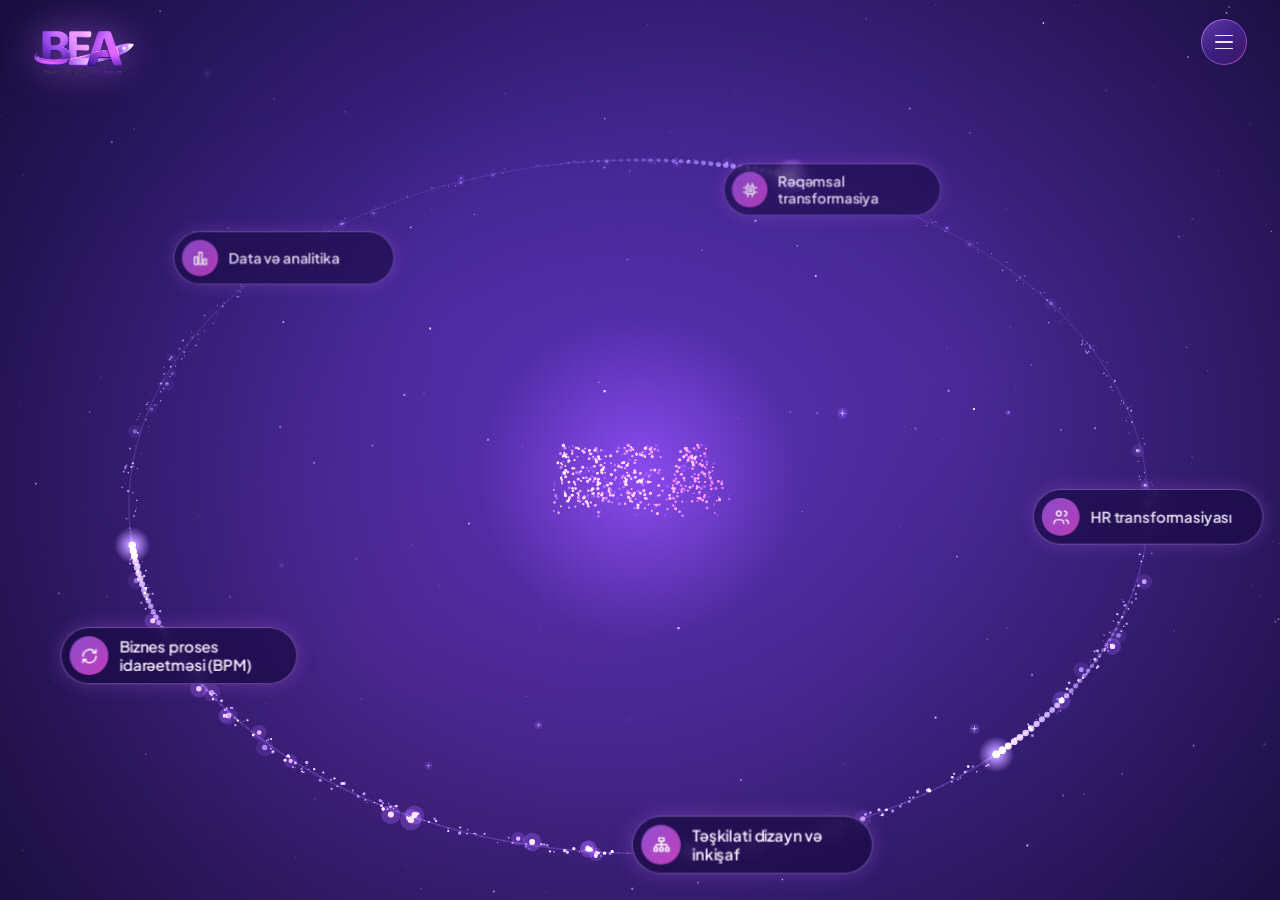
==== index.html @ d274521b "Main version: cosmic orbit with single star-dust ring, comets, particle BEA centre, uniform capsules" ====
<!doctype html>
<html lang="az">
<head>
<meta charset="utf-8">
<meta name="viewport" content="width=device-width, initial-scale=1, viewport-fit=cover">
<title>Business Engineers Azerbaijan | Konsaltinq</title>
<meta name="description" content="Business Engineers Azerbaijan: HR transformasiyası, təşkilati dizayn və inkişaf, biznes proses idarəetməsi (BPM), data və analitika, rəqəmsal transformasiya üzrə konsaltinq.">
<meta name="theme-color" content="#1A0D47">
<link rel="icon" href="assets/bea-logo.png">
<link rel="preconnect" href="https://fonts.googleapis.com">
<link rel="preconnect" href="https://fonts.gstatic.com" crossorigin>
<link rel="stylesheet" href="https://fonts.googleapis.com/css2?family=Plus+Jakarta+Sans:wght@500;600;700&family=Inter:wght@400;500&display=swap">
<link rel="stylesheet" href="styles.css?v=14one">
</head>
<body>
<a class="skip" href="#labels">Xidmətlərə keç</a>

<header class="top">
  <button id="menu" class="burger" type="button" aria-label="Menyunu aç" aria-expanded="false" aria-controls="scene-nav">
    <span></span><span></span><span></span>
  </button>
  <a class="brand" href="./" aria-label="Business Engineers Azerbaijan, ana səhifə"><img src="assets/bea-logo.png" alt="Business Engineers Azerbaijan"></a>
</header>

<main>
  <section id="scene-orbit" class="scene on" aria-label="Xidmət orbiti">
    <div class="bg" aria-hidden="true"></div>
    <canvas id="orbitCv" aria-hidden="true"></canvas>
    <div class="grain" aria-hidden="true"></div>
    <h1 class="sr-only">Business Engineers Azerbaijan: konsaltinq xidmətləri</h1>
    <div id="labels" role="group" aria-label="Beş xidmət istiqaməti orbitdə fırlanır. Birini seçin."></div>
    <button id="core" class="core ring" type="button" aria-label="BEA-nı kəşf et">
      <svg class="rtext" viewBox="0 0 200 200" aria-hidden="true"><defs><path id="corePath" d="M100,100 m-80,0 a80,80 0 1,1 160,0 a80,80 0 1,1 -160,0"/></defs><text><textPath href="#corePath" textLength="500" lengthAdjust="spacing">BEA-NI KƏŞF ET  •  BEA-NI KƏŞF ET  •  </textPath></text></svg>
      <span class="dot"><svg viewBox="0 0 24 24" aria-hidden="true"><path d="M5 12h14M13 6l6 6-6 6" fill="none" stroke="currentColor" stroke-width="1.8" stroke-linecap="round" stroke-linejoin="round"/></svg></span>
    </button>

    <aside id="svcPanel" class="panel svc" role="dialog" aria-labelledby="svcTitle" aria-hidden="true">
      <button class="x" type="button" id="svcClose" aria-label="Bağla"><span></span><span></span></button>
      <p class="eyebrow" id="svcCat"></p>
      <h2 id="svcTitle"></h2>
      <p id="svcDesc"></p>
      <ul class="subs" id="svcSubs"></ul>
      <p class="outcome" id="svcOut"></p>
      <p class="meta" id="svcMeta"></p>
      <div class="row">
        <button class="cta" type="button" id="svcCta">Konsultasiya sifariş et</button>
      </div>
    </aside>
  </section>

  <section id="scene-nav" class="scene" aria-label="Naviqasiya" aria-hidden="true">
    <div class="bg navbg" aria-hidden="true"></div>
    <svg id="navSvg" xmlns="http://www.w3.org/2000/svg" role="tablist" aria-label="Bölmələr">
      <g id="navArcs" aria-hidden="true"></g>
      <g id="navChips"></g>
    </svg>
    <button id="back" class="back" type="button"><i aria-hidden="true">←</i> Orbitə qayıt</button>
    <div class="navfoot"><a href="mailto:info@bea.az">info@bea.az</a><span aria-hidden="true">·</span><a href="tel:+994504441050">+994 50 444 10 50</a></div>
    <article id="navPanel" class="panel nav" tabindex="-1" aria-live="polite"></article>
  </section>
</main>

<script src="data.js?v=14one"></script>
<script src="app.js?v=14one"></script>
</body>
</html>
---- styles.css ----
:root{
  --bg:#2D2175;--surf:#3A2C8A;--surf2:#43349A;--line:#6652B8;--line2:#8068CC;
  --acc:#B38DEA;--acc2:#9050D0;--txt:#F4EEFF;--mut:#C9B8F0;--soft:#9A88C8;
  --fh:'Fraunces',Georgia,'Times New Roman',serif;
  --fb:'Inter',system-ui,-apple-system,'Segoe UI',sans-serif;
  --core:170px;
  --fm:'IBM Plex Mono',ui-monospace,Consolas,monospace;
}
*{box-sizing:border-box}
html,body{height:100%;margin:0;background:var(--bg);color:var(--txt);font-family:var(--fb);overflow:hidden;-webkit-font-smoothing:antialiased}
button{font-family:inherit;cursor:pointer}
.sr-only{position:absolute;width:1px;height:1px;overflow:hidden;clip:rect(0 0 0 0);white-space:nowrap}
.skip{position:fixed;left:12px;top:-60px;background:var(--acc);color:var(--bg);padding:10px 14px;border-radius:10px;z-index:100;font-size:14px}
.skip:focus{top:12px}
:focus-visible{outline:2px solid var(--acc);outline-offset:3px}

.top{position:fixed;top:0;left:0;right:0;height:76px;padding:0 clamp(16px,2.6vw,40px);display:flex;align-items:center;z-index:60;pointer-events:none}
.top>*{pointer-events:auto}
.burger{width:46px;height:46px;border-radius:50%;border:1px solid var(--line);background:rgba(31,19,71,.75);display:flex;flex-direction:column;align-items:center;justify-content:center;gap:5px;padding:0;transition:border-color .3s,background .3s}
.burger:hover{border-color:var(--acc);background:var(--surf)}
.burger span{display:block;width:18px;height:1.6px;background:var(--acc);border-radius:2px;transition:transform .4s cubic-bezier(.2,.7,.2,1),opacity .25s}
.burger.is-open span:nth-child(1){transform:translateY(6.6px) rotate(45deg)}
.burger.is-open span:nth-child(2){opacity:0}
.burger.is-open span:nth-child(3){transform:translateY(-6.6px) rotate(-45deg)}
.cta{background:var(--acc);color:var(--bg);border:1px solid var(--acc);font:500 14px var(--fb);padding:12px 22px;border-radius:30px;transition:background .3s,border-color .3s}
.cta:hover{background:#D49AF6;border-color:#D49AF6}

.scene{position:fixed;inset:0;opacity:0;visibility:hidden;transition:opacity .7s ease,transform .95s cubic-bezier(.2,.7,.2,1),visibility 0s linear .95s}
.scene.on{opacity:1;visibility:visible;transition-delay:0s}
#scene-orbit:not(.on){transform:scale(1.08)}
#scene-nav:not(.on){transform:translateX(-28px)}
.bg{position:absolute;inset:0;background:radial-gradient(70% 70% at 50% 50%,#2A1C60 0%,#201454 45%,#170E3C 80%)}
.bg.navbg{background:radial-gradient(70% 90% at 0% 50%,#32226F 0%,#241659 45%,#1F1347 80%)}
#orbitCv,#navSvg{position:absolute;inset:0;width:100%;height:100%;display:block}

/* orbit */
.run{stroke-dasharray:70 930;animation:rn 38s linear infinite}
.run.r1{animation-duration:30s;animation-direction:reverse}.run.r2{animation-duration:46s}.run.r3{animation-duration:60s;animation-direction:reverse}
@keyframes rn{to{stroke-dashoffset:-1000}}
.t{cursor:pointer;outline:none}
.t text{font-family:var(--fh);font-weight:500;fill:var(--txt);stroke:var(--bg);stroke-width:7px;paint-order:stroke;transition:fill .3s}
.t circle.d{fill:var(--acc);transition:fill .3s}
.t:hover text,.t:focus-visible text,.t.sel text{fill:var(--acc)}
.t:focus-visible text{text-decoration:underline}
.t.sel circle.d{fill:#fff}

.core{position:absolute;left:50%;top:50%;width:var(--core);height:var(--core);transform:translate(-50%,-50%);pointer-events:none}
.core .disc{position:absolute;inset:0;border-radius:50%;background:#fff;box-shadow:0 0 0 10px rgba(192,128,240,.1),0 0 0 28px rgba(192,128,240,.05),0 0 80px rgba(192,128,240,.35);display:flex;align-items:center;justify-content:center;overflow:hidden}
.core img{width:84%;height:auto;display:block}

/* panels */
.panel{position:absolute;background:rgba(43,28,94,.96);border:1px solid var(--line);border-radius:20px;box-shadow:0 24px 70px rgba(10,5,30,.5)}
.panel .eyebrow{margin:0 0 8px;font:500 12px var(--fb);letter-spacing:1.2px;text-transform:uppercase;color:var(--acc)}
.panel h2{margin:0 0 12px;font:500 clamp(24px,2.2vw,32px)/1.2 var(--fh);color:var(--txt)}
.panel h3{margin:22px 0 6px;font:500 17px var(--fh);color:var(--acc)}
.panel p{margin:0 0 10px;font-size:15px;line-height:1.65;color:var(--mut)}
.panel .meta{font-size:13px;color:var(--soft)}
.svc{right:clamp(16px,2.6vw,40px);top:50%;width:min(380px,calc(100vw - 32px));padding:28px 28px 24px;opacity:0;visibility:hidden;transform:translate(28px,-50%);transition:opacity .45s ease,transform .6s cubic-bezier(.2,.7,.2,1),visibility 0s linear .6s;z-index:40}
.svc.open{opacity:1;visibility:visible;transform:translate(0,-50%);transition-delay:0s}
.svc .row{margin-top:18px}
.x{position:absolute;top:14px;right:14px;width:36px;height:36px;border-radius:50%;border:1px solid var(--line);background:var(--surf);padding:0}
.x span{position:absolute;left:10px;top:17px;width:14px;height:1.6px;background:var(--acc);transform:rotate(45deg)}
.x span+span{transform:rotate(-45deg)}
.x:hover{border-color:var(--acc)}

/* nav scene */
.chip{cursor:pointer;outline:none;opacity:0}
.chip rect.bd{fill:var(--surf);stroke:var(--line2);stroke-width:1;transition:fill .3s,stroke .3s}
.chip text{font-family:var(--fh);font-weight:500;fill:var(--txt);transition:fill .3s}
.chip circle{fill:var(--acc);transition:fill .3s}
.chip:hover rect.bd{stroke:var(--acc)}
.chip.on rect.bd{fill:var(--acc);stroke:var(--acc)}
.chip.on text{fill:var(--bg)}.chip.on circle{fill:var(--bg)}
.chip:focus-visible rect.bd{stroke:#fff;stroke-width:2.5}
.arc{fill:none}
.arc.band{stroke:rgba(192,128,240,.07)}
.arc.line{stroke:var(--line);stroke-width:1.2}
.arc.line.on{stroke:var(--acc);stroke-width:2}
.arc.draw{stroke-dasharray:var(--len);stroke-dashoffset:var(--len)}
#scene-nav.on .arc.draw{animation:dr 1.6s cubic-bezier(.2,.7,.2,1) forwards;animation-delay:var(--d,0s)}
@keyframes dr{to{stroke-dashoffset:0}}
#scene-nav.on .chip{animation:ci .7s cubic-bezier(.2,.7,.2,1) forwards;animation-delay:var(--d,.3s)}
@keyframes ci{from{opacity:0}to{opacity:1}}
.back{position:fixed;left:clamp(16px,2.6vw,40px);bottom:clamp(16px,3.4vh,36px);background:none;border:none;color:var(--acc);font:500 14px var(--fb);padding:10px 4px;z-index:55}
.back i{font-style:normal;display:inline-block;margin-right:6px;transition:transform .3s}
.back:hover i{transform:translateX(-4px)}
#scene-nav:not(.on) .back{pointer-events:none}
.nav{top:50%;transform:translateY(-50%);padding:34px 36px;max-height:calc(100vh - 120px);overflow:auto;outline:none}
#navPanel{left:var(--pl,40%);width:var(--pw,560px)}
#navPanel.swap{animation:sw .6s cubic-bezier(.2,.7,.2,1)}
@keyframes sw{from{opacity:0;transform:translateY(-46%)}to{opacity:1;transform:translateY(-50%)}}
.stats{display:flex;gap:28px;margin:18px 0 4px;flex-wrap:wrap}
.stats b{display:block;font:500 30px var(--fh);color:var(--acc)}
.stats span{font-size:12px;color:var(--soft)}
.tags{display:flex;flex-wrap:wrap;gap:8px;margin-top:6px}
.tags span{font-size:12px;color:var(--mut);background:var(--surf2);border-radius:14px;padding:5px 12px}
.vals{display:grid;grid-template-columns:repeat(auto-fit,minmax(200px,1fr));gap:12px;margin-top:8px}
.vals div{background:var(--surf2);border:1px solid var(--line);border-radius:14px;padding:14px 16px}
.vals b{display:flex;gap:10px;align-items:center;font:500 16px var(--fh);color:var(--txt);margin-bottom:6px}
.vals b i{font-style:normal;width:24px;height:24px;border-radius:50%;background:var(--acc);color:var(--bg);font:500 12px var(--fb);display:inline-flex;align-items:center;justify-content:center;flex:none}
.vals p{font-size:13px;margin:0;line-height:1.55}
.fq{width:100%;text-align:left;background:var(--surf2);border:1px solid var(--line);border-radius:12px;padding:13px 44px 13px 16px;font:500 14px/1.4 var(--fb);color:var(--txt);margin:0 0 8px;position:relative;transition:border-color .3s,background .3s}
.fq:hover{border-color:var(--acc2)}
.fq::after{content:"+";position:absolute;right:16px;top:50%;transform:translateY(-50%);font:400 20px var(--fb);color:var(--acc);transition:transform .3s}
.fq[aria-expanded=true]{border-color:var(--acc)}
.fq[aria-expanded=true]::after{transform:translateY(-50%) rotate(45deg)}
.fa{display:grid;grid-template-rows:0fr;transition:grid-template-rows .4s ease}
.fa.open{grid-template-rows:1fr}
.fa>div{overflow:hidden}
.fa p{padding:2px 8px 12px;font-size:14px}
.info{list-style:none;margin:0 0 6px;padding:0;display:grid;grid-template-columns:repeat(auto-fit,minmax(150px,1fr));gap:10px}
.info li{font-size:14px;color:var(--txt);background:var(--surf2);border:1px solid var(--line);border-radius:12px;padding:10px 14px}
.info small{display:block;font-size:11px;letter-spacing:.8px;text-transform:uppercase;color:var(--soft);margin-bottom:2px}
.info a{color:var(--acc);text-decoration:none}
form.ct{display:grid;grid-template-columns:1fr 1fr;gap:10px;margin-top:14px}
form.ct .full{grid-column:1/-1}
form.ct label{font-size:12px;color:var(--soft);display:block;margin-bottom:4px}
form.ct input,form.ct textarea{width:100%;font:400 14px var(--fb);color:var(--txt);background:var(--bg);border:1px solid var(--line);border-radius:10px;padding:10px 12px;outline:none;transition:border-color .3s,box-shadow .3s}
form.ct input:focus,form.ct textarea:focus{border-color:var(--acc);box-shadow:0 0 0 3px rgba(192,128,240,.2)}
form.ct textarea{min-height:84px;resize:vertical}
.err{font-size:12px;color:#FF9BB0;margin-top:3px}
.ok{font-size:13px;color:var(--mut);margin-top:8px}

@media (max-width:719px){
  .svc{top:auto;bottom:12px;right:12px;left:12px;width:auto;transform:translateY(30px);padding:22px 20px 18px}
  .svc.open{transform:none}
  .nav{top:auto;bottom:12px;left:12px!important;right:12px;width:auto!important;transform:none;max-height:54vh;padding:22px 18px}
  @keyframes sw{from{opacity:0;transform:translateY(16px)}to{opacity:1;transform:none}}
  .back{left:auto;right:16px;bottom:auto;top:15px;background:rgba(31,19,71,.85);border:1px solid var(--line);border-radius:20px;padding:8px 14px}
  form.ct{grid-template-columns:1fr}
}
@media (prefers-reduced-motion:reduce){
  .run{animation-duration:140s!important}
  .scene,.panel,.svc{transition-duration:.2s!important}
}

/* depth orbit */
#orbitCv{touch-action:none}
#labels{position:absolute;inset:0;pointer-events:none;overflow:hidden}
.lab{position:absolute;left:0;top:0;pointer-events:auto;background:none;border:none;padding:6px 10px;margin:0;color:var(--txt);font:500 var(--lf,22px)/1 var(--fh);white-space:nowrap;text-shadow:0 0 14px rgba(190,130,255,.9),0 0 4px rgba(20,10,50,.9);transition:color .3s,text-shadow .3s;will-change:transform}
.lab:hover,.lab:focus-visible,.lab.sel{color:#fff;text-shadow:0 0 22px rgba(215,160,255,1),0 0 8px rgba(190,130,255,1),0 0 3px rgba(20,10,50,.9)}
.lab:focus-visible{outline:1px dashed var(--acc);outline-offset:2px}

.lab{display:flex;flex-direction:column;align-items:center;gap:3px}
.lab .idx{font:400 10.5px/1 var(--fm);letter-spacing:.06em;color:var(--acc);opacity:.9;text-shadow:0 0 8px rgba(192,128,240,.8)}
.lab:hover .idx,.lab.sel .idx{color:#fff}

/* business layout: intro, service cards, orbit in the middle */
.hero{position:absolute;inset:0;display:flex;flex-direction:column;padding:84px clamp(16px,3vw,48px) clamp(16px,3vh,32px);pointer-events:none}
.hero>*{pointer-events:none}
.intro{text-align:center;max-width:760px;margin:0 auto}
.intro h1{margin:0 0 8px;font:500 clamp(24px,2.6vw,40px)/1.18 var(--fh);color:var(--txt)}
.intro p{margin:0;font-size:clamp(14px,1.1vw,17px);color:var(--mut);line-height:1.5}
.stage{flex:1;min-height:0;display:grid;grid-template-columns:minmax(0,1fr) minmax(0,1.75fr) minmax(0,1fr);gap:clamp(8px,2vw,40px);align-items:center;margin-top:clamp(4px,1.5vh,20px)}
.col{display:flex;flex-direction:column;gap:clamp(10px,2vh,20px);justify-content:center}
.mid{align-self:stretch;min-height:0}
.actions{display:flex;justify-content:center;padding-top:clamp(6px,1.5vh,14px)}
.cta.big{pointer-events:auto;padding:14px 34px;font-size:15px;box-shadow:0 10px 34px rgba(192,128,240,.35)}
.card{pointer-events:auto;display:flex;gap:14px;align-items:center;text-align:left;width:100%;padding:14px 18px;border-radius:18px;background:rgba(255,255,255,.055);border:1px solid rgba(255,255,255,.13);color:var(--txt);backdrop-filter:blur(10px);-webkit-backdrop-filter:blur(10px);transition:transform .35s cubic-bezier(.2,.7,.2,1),border-color .35s,background .35s,box-shadow .35s;opacity:0;animation:up .8s cubic-bezier(.2,.7,.2,1) forwards;animation-delay:calc(var(--i) * .09s + .25s)}
@keyframes up{from{opacity:0;transform:translateY(18px)}to{opacity:1;transform:none}}
.card:hover,.card:focus-visible,.card.act,.card.sel{transform:translateY(-3px);border-color:rgba(192,128,240,.7);background:rgba(255,255,255,.1);box-shadow:0 14px 40px rgba(110,60,200,.35)}
.card .ic{flex:none;width:46px;height:46px;border-radius:14px;display:flex;align-items:center;justify-content:center;background:linear-gradient(145deg,rgba(192,128,240,.35),rgba(112,64,192,.25));color:#EBDDFF;border:1px solid rgba(255,255,255,.18)}
.card .ic svg{width:24px;height:24px}
.card .tx{display:flex;flex-direction:column;gap:2px;min-width:0}
.card .no{font:500 11px var(--fb);letter-spacing:.14em;color:var(--acc)}
.card b{font:500 clamp(16px,1.3vw,20px)/1.2 var(--fh)}
.card small{font:400 13px/1.4 var(--fb);color:var(--mut)}
.core{position:absolute;transform:translate(-50%,-50%);border-radius:50%;display:flex;flex-direction:column;align-items:center;justify-content:center;pointer-events:none;font-family:var(--fh);font-weight:500;line-height:1.1;color:#fff;text-align:center;background:radial-gradient(circle at 32% 28%,#fff 0,#EBD5FF 16%,#9A5FE0 62%,#4A2494 100%);box-shadow:0 0 0 10px rgba(192,128,240,.1),0 0 0 26px rgba(192,128,240,.05),0 0 70px rgba(192,128,240,.45);text-shadow:0 1px 8px rgba(40,10,90,.45)}
@media (max-width:719px){
  .hero{padding:70px 14px 14px}
  .intro h1{font-size:21px}
  .intro p{font-size:13px}
  .stage{display:grid;grid-template-columns:1fr 1fr;grid-template-rows:minmax(0,1fr) auto auto auto;gap:8px;align-items:stretch}
  .mid{grid-column:1/-1;grid-row:1}
  .col{display:contents}
  .card{padding:10px 12px;gap:10px;border-radius:14px}
  .card .ic{width:34px;height:34px;border-radius:10px}
  .card .ic svg{width:18px;height:18px}
  .card small{display:none}
  .card b{font-size:14px}
  .actions{padding-top:10px}
  .cta.big{width:100%;padding:14px}
}
@media (min-width:720px){
  .svc{right:auto;left:50%;top:50%;transform:translate(-50%,-46%) scale(.97)}
  .svc.open{transform:translate(-50%,-50%) scale(1);box-shadow:0 0 0 100vmax rgba(14,8,40,.55),0 24px 70px rgba(10,5,30,.5)}
}

/* calmer, more professional tone */
.cta{box-shadow:none}
.cta.big{box-shadow:0 8px 22px rgba(8,4,28,.45)}
.card{background:rgba(255,255,255,.045);border:1px solid rgba(255,255,255,.1)}
.card:hover,.card:focus-visible,.card.act,.card.sel{border-color:rgba(179,141,234,.5);background:rgba(255,255,255,.075);box-shadow:0 10px 26px rgba(8,4,28,.4)}
.card .ic{background:rgba(179,141,234,.16);border:1px solid rgba(255,255,255,.12);color:#DCCDF6}
.core{background:radial-gradient(circle at 34% 28%,#B79DEB 0,#7E58CE 55%,#43268C 100%);box-shadow:0 0 0 8px rgba(160,125,230,.07),0 0 0 20px rgba(160,125,230,.035),0 14px 40px rgba(8,4,28,.55);text-shadow:none}
.svc.open{box-shadow:0 0 0 100vmax rgba(10,6,30,.6),0 24px 60px rgba(8,4,28,.5)}

/* orbit only: service containers on the orbit + centre button */
#labels{position:absolute;inset:0;pointer-events:none;overflow:hidden}
.svcbox{position:absolute;left:0;top:0;pointer-events:auto;display:flex;align-items:center;gap:10px;padding:8px 20px 8px 8px;border-radius:32px;background:rgba(255,255,255,.07);border:1px solid rgba(255,255,255,.15);backdrop-filter:blur(8px);-webkit-backdrop-filter:blur(8px);color:var(--txt);font:500 var(--lf,17px)/1 var(--fh);white-space:nowrap;transition:background .3s,border-color .3s,box-shadow .3s;will-change:transform}
.svcbox .ic{width:34px;height:34px;border-radius:50%;flex:none;display:flex;align-items:center;justify-content:center;background:rgba(179,141,234,.2);color:#DCCDF6}
.svcbox:hover,.svcbox:focus-visible,.svcbox.sel{background:rgba(255,255,255,.13);border-color:rgba(179,141,234,.65);box-shadow:0 10px 26px rgba(8,4,28,.45)}
button.core{pointer-events:auto;cursor:pointer;border:none;z-index:200;gap:2px;transition:transform .35s cubic-bezier(.2,.7,.2,1),box-shadow .35s}
button.core:hover,button.core:focus-visible{transform:translate(-50%,-50%) scale(1.06);box-shadow:0 0 0 10px rgba(160,125,230,.12),0 0 0 26px rgba(160,125,230,.05),0 16px 44px rgba(8,4,28,.6)}
button.core i{font-style:normal;font-size:1.1em;margin-top:4px;opacity:.85;transition:transform .3s}
button.core:hover i{transform:translateX(4px)}
@media (max-width:719px){
  .svcbox{padding:6px 14px 6px 6px;gap:8px}
  .svcbox .ic{width:28px;height:28px}
  .svcbox .ic svg{width:16px;height:16px}
}
/* long titles wrap to two lines so containers stay narrow on the orbit */
.svcbox{white-space:normal;border-radius:26px}
.svcbox .tt{max-width:9.5em;line-height:1.18;text-align:left}
@media (max-width:719px){
  .svcbox{flex-direction:column;gap:5px;padding:8px 10px;border-radius:16px;text-align:center}
  .svcbox .tt{max-width:7.4em;text-align:center}
}

/* ===== v6 UI refresh ===== */
.brand{position:absolute;left:50%;top:50%;transform:translate(-50%,-50%);display:block;opacity:0;animation:fadeIn 1s ease .2s forwards}
.brand img{height:46px;width:auto;display:block}
@keyframes fadeIn{to{opacity:1}}
.grain{position:absolute;inset:0;pointer-events:none;opacity:.07;mix-blend-mode:overlay;background-image:url("data:image/svg+xml;utf8,<svg xmlns='http://www.w3.org/2000/svg' width='180' height='180'><filter id='n'><feTurbulence type='fractalNoise' baseFrequency='.85' numOctaves='2' stitchTiles='stitch'/></filter><rect width='100%' height='100%' filter='url(%23n)'/></svg>")}
/* equal service containers */
.svcbox{width:236px;min-height:66px;padding:10px 14px 10px 10px;gap:12px;border-radius:18px;white-space:normal;align-items:center;background:rgba(255,255,255,.06);border:1px solid rgba(255,255,255,.14)}
.svcbox .ic{width:40px;height:40px;border-radius:12px;background:rgba(179,141,234,.2)}
.svcbox .tx{display:flex;flex-direction:column;gap:3px;flex:1;min-width:0;text-align:left}
.svcbox .no{font:500 10.5px/1 var(--fb);letter-spacing:.14em;color:var(--acc)}
.svcbox .tt{max-width:none;font:500 clamp(15px,1.12vw,18px)/1.2 var(--fh);text-align:left;display:-webkit-box;-webkit-line-clamp:2;-webkit-box-orient:vertical;overflow:hidden}
.svcbox .go{flex:none;font-size:16px;opacity:.45;transition:transform .3s,opacity .3s}
.svcbox:hover .go,.svcbox:focus-visible .go{opacity:1;transform:translateX(3px)}
.svcbox .hint{position:absolute;left:50%;top:calc(100% + 8px);transform:translate(-50%,-4px);width:max-content;max-width:250px;padding:7px 12px;border-radius:10px;background:rgba(20,12,52,.94);border:1px solid rgba(179,141,234,.35);font:400 12.5px/1.4 var(--fb);color:var(--mut);opacity:0;pointer-events:none;transition:opacity .25s,transform .25s;text-align:center}
.svcbox.below .hint{top:auto;bottom:calc(100% + 8px);transform:translate(-50%,4px)}
.svcbox:hover .hint,.svcbox:focus-visible .hint{opacity:1;transform:translate(-50%,0)}
/* rotating-text centre */
.core.ring{background:none;box-shadow:none;text-shadow:none;padding:0;overflow:visible;opacity:0;animation:fadeIn 1.2s ease .3s forwards}
.core.ring::before{content:"";position:absolute;inset:4%;border-radius:50%;border:1px solid rgba(200,175,245,.22);background:radial-gradient(circle,rgba(120,80,210,.18),rgba(40,20,90,0) 70%)}
.core .rtext{position:absolute;inset:0;width:100%;height:100%;animation:spin 32s linear infinite}
.core .rtext text{font:600 15px var(--fb);letter-spacing:.06em;fill:#E6DAFF}
@keyframes spin{to{transform:rotate(360deg)}}
.core .dot{position:relative;width:46%;height:46%;border-radius:50%;display:flex;align-items:center;justify-content:center;color:#fff;background:radial-gradient(circle at 34% 28%,#B79DEB 0,#7E58CE 58%,#43268C 100%);box-shadow:0 0 0 8px rgba(160,125,230,.08),0 14px 34px rgba(8,4,28,.55);transition:transform .35s cubic-bezier(.2,.7,.2,1)}
.core .dot svg{width:38%;height:38%;transition:transform .3s}
button.core.ring:hover,button.core.ring:focus-visible{transform:translate(-50%,-50%);box-shadow:none}
button.core.ring:hover .dot,button.core.ring:focus-visible .dot{transform:scale(1.08)}
button.core.ring:hover .dot svg{transform:translateX(3px)}
/* service panel */
.svc{width:min(460px,calc(100vw - 32px))}
.subs{list-style:none;margin:4px 0 14px;padding:0;display:grid;gap:7px}
.subs li{position:relative;padding-left:22px;font-size:14px;line-height:1.45;color:var(--txt)}
.subs li::before{content:"";position:absolute;left:2px;top:.42em;width:8px;height:8px;border-radius:50%;border:1.5px solid var(--acc)}
.outcome{background:rgba(179,141,234,.1);border:1px solid rgba(179,141,234,.28);border-radius:12px;padding:10px 12px;font-size:14px!important;color:var(--txt)!important}
.outcome b{display:block;font:500 11px var(--fb);letter-spacing:.12em;text-transform:uppercase;color:var(--acc);margin-bottom:3px}
/* about */
.panel p.lead{font-size:16px;color:var(--txt)}
.dirs{display:grid;grid-template-columns:repeat(auto-fit,minmax(220px,1fr));gap:8px}
.dirs button{text-align:left;background:var(--surf2);border:1px solid var(--line);border-radius:12px;padding:10px 14px;color:var(--txt);font:500 14px var(--fb);transition:border-color .3s}
.dirs button:hover{border-color:var(--acc)}
.vm{display:grid;grid-template-columns:1fr 1fr;gap:12px;margin-top:8px}
.vm>div{background:var(--surf2);border:1px solid var(--line);border-radius:14px;padding:4px 16px 8px}
.vm h3{margin-top:12px}
.vm p{font-size:13.5px}
.navfoot{position:fixed;right:clamp(16px,2.6vw,40px);bottom:clamp(16px,3.4vh,36px);display:flex;gap:10px;font-size:13px;color:var(--soft);z-index:55}
.navfoot a{color:var(--mut);text-decoration:none}
.navfoot a:hover{color:var(--acc)}
#scene-nav:not(.on) .navfoot{pointer-events:none}
@media (max-width:719px){
  .brand img{height:34px}
  .svcbox{width:126px;min-height:0;flex-direction:column;gap:6px;padding:10px 8px;border-radius:16px;text-align:center}
  .svcbox .tx{align-items:center;text-align:center}
  .svcbox .tt{font-size:13px;text-align:center}
  .svcbox .go,.svcbox .hint{display:none}
  .svcbox .ic{width:32px;height:32px;border-radius:10px}
  .svcbox .ic svg{width:17px;height:17px}
  .core .rtext text{font-size:16px}
  .vm{grid-template-columns:1fr}
  .navfoot{display:none}
}
@media (prefers-reduced-motion:reduce){.core .rtext{animation-duration:160s}}
@media (min-width:720px){
  .svcbox{min-height:58px;padding:8px 12px 8px 8px}
  .svcbox .ic{width:36px;height:36px;border-radius:11px}
}

.svc{z-index:400}
@media (min-width:720px){#navPanel{top:calc(50% + 26px);max-height:calc(100vh - 150px)}}
@media (max-width:719px){.svcbox{width:114px;padding:9px 6px}}

/* ===== v7: lighter background, logo top-left, menu top-right ===== */
.top{flex-direction:row-reverse;justify-content:space-between;height:84px}
.brand{position:static;transform:none;margin-top:4px}
.brand img{height:60px}
.bg{background:radial-gradient(70% 70% at 50% 50%,#43359B 0%,#33268A 55%,#271C70 100%)}
.bg.navbg{background:radial-gradient(70% 90% at 0% 50%,#4A3BA8 0%,#38298F 45%,#271C70 85%)}
.burger{background:rgba(255,255,255,.1);border-color:rgba(255,255,255,.28)}
.burger:hover{background:rgba(255,255,255,.18)}
.svcbox{background:rgba(255,255,255,.11);border:1px solid rgba(255,255,255,.24)}
.svcbox:hover,.svcbox:focus-visible,.svcbox.sel{background:rgba(255,255,255,.2)}
.panel{background:rgba(52,40,128,.97);border-color:rgba(255,255,255,.2)}
.grain{opacity:.05}
.back{top:auto}
@media (max-width:719px){
  .top{height:72px}
  .brand img{height:42px}
  .back{left:auto;right:auto}
}
.brand img{filter:brightness(1.35) saturate(1.1) drop-shadow(0 2px 10px rgba(20,10,60,.4))}
/* safe fade-in: elements stay visible even if the animation never runs */
@keyframes fadeFrom{from{opacity:0}}
.brand{opacity:1;animation:fadeFrom 1s ease .2s backwards}
.core.ring{opacity:1;animation:fadeFrom 1.2s ease .3s backwards}

/* ===== v8: vivid colour direction ===== */
.bg{background:linear-gradient(135deg,#3E1FB8 0%,#7A2CD2 50%,#C43FBE 100%)}
.bg.navbg{background:linear-gradient(135deg,#3E1FB8 0%,#7A2CD2 55%,#C43FBE 100%)}
.burger{background:rgba(255,255,255,.16);border-color:rgba(255,255,255,.55)}
.burger span{background:#fff}
.burger:hover{background:rgba(255,255,255,.28)}
.brand img{filter:brightness(1.6) saturate(.7) drop-shadow(0 2px 12px rgba(40,10,100,.35))}
/* white service containers */
.svcbox{background:rgba(255,255,255,.96);border:none;color:#2A1560;box-shadow:0 10px 30px rgba(40,10,100,.28);backdrop-filter:none;-webkit-backdrop-filter:none}
.svcbox:hover,.svcbox:focus-visible,.svcbox.sel{background:#fff;border:none;box-shadow:0 0 0 3px rgba(255,255,255,.55),0 16px 40px rgba(40,10,100,.4)}
.svcbox .ic{background:linear-gradient(135deg,#EDE3FF,#F9E6FA);color:#6A2FD0}
.svcbox .no{color:#B33FB6}
.svcbox .tt{color:#2A1560}
.svcbox .go{color:#7A2CD2}
.svcbox .hint{background:#fff;border:none;color:#4A3580;box-shadow:0 8px 24px rgba(40,10,100,.25)}
/* centre */
.core.ring::before{border-color:rgba(255,255,255,.45);background:radial-gradient(circle,rgba(255,255,255,.22),rgba(255,255,255,0) 70%)}
.core .rtext text{fill:#fff}
.core .dot{background:#fff;color:#7A2CD2;box-shadow:0 0 0 10px rgba(255,255,255,.18),0 0 40px rgba(255,255,255,.55),0 14px 34px rgba(40,10,100,.35)}
/* light panels (service panel + nav panel) */
.panel{background:#fff;border:none;box-shadow:0 30px 80px rgba(30,8,80,.45);
  --txt:#2A1560;--mut:#56497D;--soft:#8A7AB0;--surf:#fff;--surf2:#F6F0FF;--line:#E4D6FA;--line2:#D4C2F6;--acc:#8A3BD6;--acc2:#B33FB6;--bg:#fff}
.panel .eyebrow{color:#B33FB6}
.panel h3{color:#7A2CD2}
.svc.open{box-shadow:0 0 0 100vmax rgba(30,8,80,.45),0 30px 80px rgba(30,8,80,.45)}
.panel .cta,.cta{background:linear-gradient(90deg,#6A2FD0,#C43FBE);border:none;color:#fff}
.panel .cta:hover,.cta:hover{filter:brightness(1.08);background:linear-gradient(90deg,#6A2FD0,#C43FBE)}
.x{background:#F6F0FF;border-color:#E4D6FA}
.x span{background:#7A2CD2}
.outcome{background:#F6F0FF!important;border-color:#E4D6FA!important}
.outcome b{color:#B33FB6}
.subs li::before{border-color:#B33FB6}
.stats b{color:#7A2CD2}
.tags span{background:#F6F0FF;color:#5B3BB0}
form.ct input,form.ct textarea{background:#fff}
/* nav scene on the vivid gradient */
.arc.line{stroke:rgba(255,255,255,.4)}
.arc.line.on{stroke:#fff}
.arc.band{stroke:rgba(255,255,255,.08)}
.chip rect.bd{fill:rgba(255,255,255,.14);stroke:rgba(255,255,255,.55)}
.chip text{fill:#fff}.chip circle{fill:#fff}
.chip.on rect.bd{fill:#fff;stroke:#fff}
.chip.on text{fill:#5B2BC8}.chip.on circle{fill:#B33FB6}
.back{color:#fff}
.navfoot,.navfoot a{color:rgba(255,255,255,.85)}
.navfoot a:hover{color:#fff}
@media (max-width:719px){.back{background:rgba(255,255,255,.16);border-color:rgba(255,255,255,.45)}}

/* ===== v9: one visual language derived from the logo (cosmic, glossy, purple-magenta) ===== */
:root{--fh:'Plus Jakarta Sans','Inter',system-ui,sans-serif;--grad:linear-gradient(135deg,#C080F0 0%,#7040C0 50%,#C43FBE 100%);--glass:linear-gradient(150deg,rgba(70,36,150,.78),rgba(28,14,78,.82))}
.bg{background:radial-gradient(80% 80% at 50% 48%,#2B1668 0%,#1A0D47 45%,#0B0626 100%)}
.bg.navbg{background:radial-gradient(90% 100% at 0% 50%,#33197A 0%,#1A0D47 45%,#0B0626 100%)}
.brand img{height:64px;filter:drop-shadow(0 0 18px rgba(176,96,224,.55)) brightness(1.12)}
.burger{background:var(--glass) padding-box,var(--grad) border-box;border:1px solid transparent}
.burger span{background:#F1E4FF}
.burger:hover{box-shadow:0 0 20px rgba(176,96,224,.5)}
/* service cards: dark glass with the logo gradient as border */
.svcbox{background:var(--glass) padding-box,var(--grad) border-box;border:1px solid transparent;color:#F7F0FF;box-shadow:0 12px 34px rgba(4,2,18,.55);backdrop-filter:blur(8px);-webkit-backdrop-filter:blur(8px)}
.svcbox:hover,.svcbox:focus-visible,.svcbox.sel{background:linear-gradient(150deg,rgba(96,52,190,.9),rgba(40,18,100,.9)) padding-box,var(--grad) border-box;border:1px solid transparent;box-shadow:0 0 0 1px rgba(192,128,240,.35),0 0 28px rgba(176,96,224,.45),0 16px 40px rgba(4,2,18,.6)}
.svcbox .ic{background:linear-gradient(135deg,#9050D0,#C43FBE);color:#fff;box-shadow:inset 0 1px 0 rgba(255,255,255,.35)}
.svcbox .no{color:#E7A9F2}
.svcbox .tt{color:#F7F0FF;font-family:var(--fh);font-weight:600;letter-spacing:-.01em}
.svcbox .go{color:#E0C4FF}
.svcbox .hint{background:var(--glass) padding-box,var(--grad) border-box;border:1px solid transparent;color:#E6D8FF;box-shadow:0 10px 26px rgba(4,2,18,.5)}
/* centre: glossy sphere like the logo letters */
.core.ring::before{border:1px solid rgba(192,128,240,.35);background:radial-gradient(circle,rgba(150,90,235,.25),rgba(150,90,235,0) 70%)}
.core .rtext text{fill:#E9D8FF;font-family:var(--fb)}
.core .dot{background:radial-gradient(circle at 32% 28%,#F6EBFF 0,#C080F0 30%,#7040C0 68%,#3A1A80 100%);color:#fff;box-shadow:0 0 0 10px rgba(192,128,240,.12),0 0 46px rgba(176,96,224,.6),0 14px 34px rgba(4,2,18,.5)}
/* panels: same glass + gradient border */
.panel{background:linear-gradient(160deg,rgba(52,26,118,.97),rgba(22,10,62,.97)) padding-box,var(--grad) border-box;border:1px solid transparent;box-shadow:0 30px 80px rgba(4,2,18,.6);
  --txt:#F6EFFF;--mut:#CDBDF0;--soft:#A493D4;--surf:rgba(255,255,255,.05);--surf2:rgba(255,255,255,.07);--line:rgba(192,128,240,.32);--line2:rgba(192,128,240,.5);--acc:#D9A2FF;--acc2:#E59BEA;--bg:#160A3E}
.panel h2,.panel h3{font-family:var(--fh);letter-spacing:-.01em}
.panel .eyebrow{color:#E59BEA}
.panel h3{color:#D9A2FF}
.svc.open{box-shadow:0 0 0 100vmax rgba(6,3,22,.55),0 30px 80px rgba(4,2,18,.6)}
.panel .cta,.cta{background:linear-gradient(90deg,#7040C0,#C43FBE);border:none;color:#fff;box-shadow:0 8px 24px rgba(176,96,224,.35)}
.x{background:rgba(255,255,255,.06);border-color:rgba(192,128,240,.4)}
.x span{background:#E9D8FF}
.outcome{background:rgba(192,128,240,.1)!important;border-color:rgba(192,128,240,.35)!important}
.outcome b{color:#E59BEA}
.subs li::before{border-color:#E59BEA}
.stats b{color:#D9A2FF;font-family:var(--fh)}
.tags span{background:rgba(255,255,255,.07);color:#E6D8FF}
form.ct input,form.ct textarea{background:rgba(10,4,32,.6)}
/* nav scene: same swoosh tones */
.arc.line{stroke:rgba(192,150,245,.38)}
.arc.line.on{stroke:#F0E2FF}
.arc.band{stroke:rgba(176,96,224,.08)}
.chip rect.bd{fill:rgba(60,30,130,.75);stroke:rgba(192,128,240,.7)}
.chip text{fill:#F6EFFF;font-family:var(--fh);font-weight:600}.chip circle{fill:#E59BEA}
.chip.on rect.bd{fill:#8A4FD8;stroke:#E2C2FF}
.chip.on text{fill:#fff}.chip.on circle{fill:#fff}
.back{color:#E2C8FF}
.navfoot,.navfoot a{color:rgba(230,215,255,.8)}
@media (max-width:719px){.brand img{height:46px}.back{background:rgba(60,30,130,.7);border-color:rgba(192,128,240,.5)}}

/* ===== v11: particle "BEA" centre (drawn on canvas); the button stays as an invisible click target ===== */
.core.ring .rtext,.core.ring .dot{display:none}
.core.ring::before{display:none}
button.core.ring{background:none;box-shadow:none;cursor:pointer;border-radius:30%}
button.core.ring:focus-visible{outline:2px dashed rgba(230,200,255,.7);outline-offset:4px}
@media (min-width:720px) and (max-width:979px){.svcbox{width:190px}}
@media (min-width:720px) and (max-width:979px){
  .svcbox{width:150px;min-height:0;flex-direction:column;gap:6px;padding:10px 8px;border-radius:16px;text-align:center}
  .svcbox .tx{align-items:center;text-align:center}
  .svcbox .tt{font-size:14px;text-align:center}
  .svcbox .go,.svcbox .hint{display:none}
}
/* ===== v12: S3 slim capsule containers ===== */
.svcbox,.svcbox:hover,.svcbox:focus-visible,.svcbox.sel{width:auto;min-height:0;flex-direction:row;gap:9px;padding:6px 18px 6px 6px;border-radius:40px;text-align:left;white-space:nowrap;
  background:rgba(26,12,70,.74);border:1px solid rgba(200,160,255,.45);box-shadow:0 0 20px rgba(176,96,224,.35);backdrop-filter:blur(6px);-webkit-backdrop-filter:blur(6px)}
.svcbox:hover,.svcbox:focus-visible,.svcbox.sel{background:rgba(52,26,124,.86);border-color:#fff;box-shadow:0 0 28px rgba(210,160,255,.7)}
.svcbox .ic{width:32px;height:32px;border-radius:50%;background:linear-gradient(135deg,#9050D0,#C43FBE);box-shadow:none}
.svcbox .ic svg{width:17px;height:17px}
.svcbox .no,.svcbox .go{display:none}
.svcbox .tx{align-items:flex-start;text-align:left}
.svcbox .tt{display:block;-webkit-line-clamp:unset;white-space:nowrap;font:600 clamp(14px,1.05vw,17px)/1 var(--fh);text-align:left}
@media (max-width:979px){
  .svcbox,.svcbox:hover,.svcbox:focus-visible,.svcbox.sel{width:auto;flex-direction:row;gap:7px;padding:4px 12px 4px 4px;text-align:left}
  .svcbox .ic{width:26px;height:26px;border-radius:50%}
  .svcbox .ic svg{width:14px;height:14px}
  .svcbox .tx{align-items:flex-start}
  .svcbox .tt{font-size:13px;text-align:left}
}
@media (max-width:719px){
  .svcbox,.svcbox:hover,.svcbox:focus-visible,.svcbox.sel{white-space:normal;border-radius:22px;padding:5px 12px 5px 5px}
  .svcbox .tt{white-space:normal;max-width:6.8em;line-height:1.15}
}
/* ===== v13: uniform capsules (same width & height), text left-aligned and vertically centred ===== */
.svcbox,.svcbox:hover,.svcbox:focus-visible,.svcbox.sel{width:232px;height:56px;min-height:0;box-sizing:border-box;flex-direction:row;align-items:center;justify-content:flex-start;gap:11px;padding:0 16px 0 8px;border-radius:30px;white-space:normal;text-align:left}
.svcbox .ic{width:38px;height:38px;flex:none}
.svcbox .ic svg{width:19px;height:19px}
.svcbox .tx{flex:1;min-width:0;display:flex;align-items:center;justify-content:flex-start;text-align:left}
.svcbox .tt{white-space:normal;max-width:none;width:100%;font:600 15px/1.22 var(--fh);text-align:left;display:-webkit-box;-webkit-line-clamp:2;-webkit-box-orient:vertical;overflow:hidden}
@media (min-width:1500px){
  .svcbox,.svcbox:hover,.svcbox:focus-visible,.svcbox.sel{width:256px;height:60px}
  .svcbox .tt{font-size:16.5px}
}
@media (max-width:979px){
  .svcbox,.svcbox:hover,.svcbox:focus-visible,.svcbox.sel{width:172px;height:50px;gap:9px;padding:0 12px 0 6px;border-radius:26px}
  .svcbox .ic{width:32px;height:32px}
  .svcbox .ic svg{width:16px;height:16px}
  .svcbox .tt{font-size:13.5px;max-width:none}
}
@media (max-width:719px){
  .svcbox,.svcbox:hover,.svcbox:focus-visible,.svcbox.sel{width:134px;height:46px;gap:7px;padding:0 10px 0 5px;border-radius:24px}
  .svcbox .ic{width:28px;height:28px}
  .svcbox .ic svg{width:14px;height:14px}
  .svcbox .tt{font-size:12.5px;max-width:none}
}
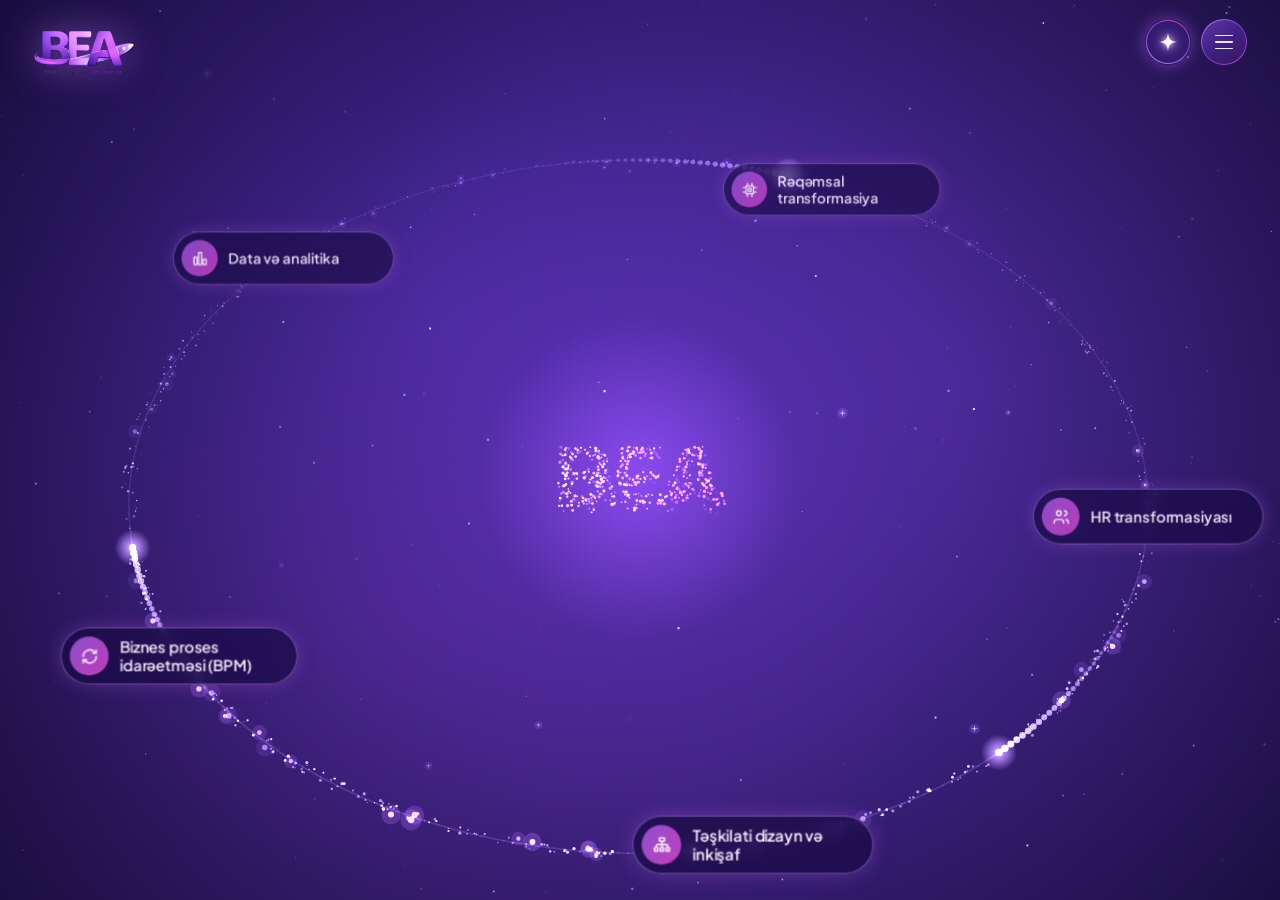
==== commit 6392a4c0: "Mobile round orbit, team stars page, clients section - Phones and portrait tablets: round orbit acro" ====
--- a/index.html
+++ b/index.html
@@ -10,7 +10,7 @@
 <link rel="preconnect" href="https://fonts.googleapis.com">
 <link rel="preconnect" href="https://fonts.gstatic.com" crossorigin>
 <link rel="stylesheet" href="https://fonts.googleapis.com/css2?family=Plus+Jakarta+Sans:wght@500;600;700&family=Inter:wght@400;500&display=swap">
-<link rel="stylesheet" href="styles.css?v=14one">
+<link rel="stylesheet" href="styles.css?v=22cl">
 </head>
 <body>
 <a class="skip" href="#labels">Xidmətlərə keç</a>
@@ -18,6 +18,14 @@
 <header class="top">
   <button id="menu" class="burger" type="button" aria-label="Menyunu aç" aria-expanded="false" aria-controls="scene-nav">
     <span></span><span></span><span></span>
+  </button>
+  <button id="starBtn" class="starb2" type="button" aria-label="Komandamız" aria-expanded="false" aria-controls="scene-team">
+    <svg class="ring" viewBox="0 0 48 48" aria-hidden="true">
+      <defs><linearGradient id="stRim" x1="0" y1="0" x2="1" y2="1"><stop offset="0" stop-color="#C080F0"/><stop offset=".5" stop-color="#7040C0"/><stop offset="1" stop-color="#C43FBE"/></linearGradient></defs>
+      <circle class="disc" cx="24" cy="24" r="22.5"/>
+      <circle class="rim" cx="24" cy="24" r="22.5" pathLength="100"/>
+    </svg>
+    <span class="fly" aria-hidden="true"><span class="trail"></span><svg class="st" viewBox="-20 -20 40 40"><path d="M0-14C1.2-4 4-1.2 14 0C4 1.2 1.2 4 0 14C-1.2 4-4 1.2-14 0C-4-1.2-1.2-4 0-14Z"/></svg></span>
   </button>
   <a class="brand" href="./" aria-label="Business Engineers Azerbaijan, ana səhifə"><img src="assets/bea-logo.png" alt="Business Engineers Azerbaijan"></a>
 </header>
@@ -58,9 +66,23 @@
     <div class="navfoot"><a href="mailto:info@bea.az">info@bea.az</a><span aria-hidden="true">·</span><a href="tel:+994504441050">+994 50 444 10 50</a></div>
     <article id="navPanel" class="panel nav" tabindex="-1" aria-live="polite"></article>
   </section>
+
+  <section id="scene-team" class="scene" aria-label="Komandamız" aria-hidden="true">
+    <div class="bg" aria-hidden="true"></div>
+    <canvas id="teamCv" aria-hidden="true"></canvas>
+    <div class="grain" aria-hidden="true"></div>
+    <div id="tmInfo" class="tm-info" aria-live="polite">
+      <p class="tm-eye">Komandamız</p>
+      <h2 id="tmName"></h2>
+      <p id="tmRole" class="tm-role"></p>
+      <p id="tmBio" class="tm-bio"></p>
+    </div>
+    <div id="tmNav" class="tm-nav" role="tablist" aria-label="Komanda üzvləri"></div>
+  </section>
 </main>
 
-<script src="data.js?v=14one"></script>
-<script src="app.js?v=14one"></script>
+<script src="data.js?v=17team"></script>
+<script src="app.js?v=22cl2"></script>
+<script src="team.js?v=21webp"></script>
 </body>
 </html>
--- a/styles.css
+++ b/styles.css
@@ -460,3 +460,131 @@
   .svcbox .ic svg{width:14px;height:14px}
   .svcbox .tt{font-size:12.5px;max-width:none}
 }
+
+/* ===== v15: phones, tablets, landscape phones ===== */
+*{-webkit-tap-highlight-color:transparent}
+.top{padding-top:env(safe-area-inset-top);padding-left:max(clamp(16px,2.6vw,40px),env(safe-area-inset-left));padding-right:max(clamp(16px,2.6vw,40px),env(safe-area-inset-right))}
+.panel{scrollbar-width:thin;scrollbar-color:rgba(192,128,240,.5) transparent}
+.panel::-webkit-scrollbar{width:6px}
+.panel::-webkit-scrollbar-thumb{background:rgba(192,128,240,.45);border-radius:6px}
+.panel::-webkit-scrollbar-track{background:transparent}
+@media (hover:none){.svcbox .hint{display:none}}
+/* phones */
+@media (max-width:719px){
+  .svcbox,.svcbox:hover,.svcbox:focus-visible,.svcbox.sel{width:156px;height:46px;padding:0 10px 0 5px}
+  .svcbox .tt{font-size:12px}
+  .svc{bottom:max(12px,env(safe-area-inset-bottom));max-height:72vh;overflow:auto}
+}
+/* tablets: full titles, roomy capsules */
+@media (min-width:720px) and (max-width:979px){
+  .svcbox,.svcbox:hover,.svcbox:focus-visible,.svcbox.sel{width:222px;height:54px;gap:10px;padding:0 14px 0 7px;border-radius:28px}
+  .svcbox .ic{width:36px;height:36px}
+  .svcbox .ic svg{width:18px;height:18px}
+  .svcbox .tt{font-size:14.5px}
+}
+/* landscape phones */
+@media (max-height:500px) and (min-width:500px){
+  .top{height:58px}
+  .brand img{height:36px}
+  .burger{width:40px;height:40px}
+  .svcbox,.svcbox:hover,.svcbox:focus-visible,.svcbox.sel{width:168px;height:40px;gap:7px;padding:0 10px 0 4px;border-radius:22px}
+  .svcbox .ic{width:30px;height:30px}
+  .svcbox .ic svg{width:15px;height:15px}
+  .svcbox .tt{font-size:12px}
+  .svc{max-height:calc(100vh - 24px);overflow:auto}
+}
+/* menu scene, compact (phones + portrait tablets): arcs on top, content as a bottom sheet */
+#scene-nav.compact #navPanel{top:auto;bottom:max(12px,env(safe-area-inset-bottom));left:12px!important;right:12px;width:auto!important;transform:none;max-height:calc(50vh - 4px);padding:22px 18px}
+@media (min-width:720px){#scene-nav.compact #navPanel{left:24px!important;right:24px;padding:28px 32px}}
+#scene-nav.compact #navPanel.swap{animation:swc .55s cubic-bezier(.2,.7,.2,1)}
+@keyframes swc{from{opacity:0;transform:translateY(16px)}to{opacity:1;transform:none}}
+#scene-nav.compact .back,#scene-nav.compact .navfoot{display:none}
+@media (max-height:500px){#navPanel{max-height:calc(100vh - 80px)}}
+@media (max-width:379px){
+  .svcbox,.svcbox:hover,.svcbox:focus-visible,.svcbox.sel{width:146px;height:44px;gap:6px;padding:0 8px 0 4px}
+  .svcbox .ic{width:26px;height:26px}
+  .svcbox .tt{font-size:11.5px}
+}
+/* ===== v16: phones use compact vertical capsules (icon on top, title below) on a round orbit ===== */
+@media (max-width:719px){
+  .svcbox,.svcbox:hover,.svcbox:focus-visible,.svcbox.sel{width:108px;height:auto;min-height:0;flex-direction:column;align-items:center;justify-content:center;gap:6px;padding:9px 6px 10px;border-radius:20px;text-align:center}
+  .svcbox .ic{width:38px;height:38px}
+  .svcbox .ic svg{width:18px;height:18px}
+  .svcbox .tx{width:100%;justify-content:center;text-align:center}
+  .svcbox .tt{font-size:11.5px;line-height:1.2;text-align:center}
+}
+@media (max-width:379px){
+  .svcbox,.svcbox:hover,.svcbox:focus-visible,.svcbox.sel{width:100px;padding:8px 5px 9px}
+  .svcbox .ic{width:34px;height:34px}
+  .svcbox .tt{font-size:11px}
+}
+/* ===== v17: team star button (left of the hamburger) and the team scene ===== */
+.top .brand{margin-right:auto}
+#scene-team{z-index:5}
+#scene-team:not(.on){transform:scale(.97)}
+#teamCv{position:absolute;inset:0}
+.tm-info{position:absolute;opacity:0;transition:opacity .9s ease,transform .9s cubic-bezier(.2,.7,.2,1);pointer-events:none}
+.tm-info.side{transform:translate(18px,-50%)}
+.tm-info.side.show{transform:translate(0,-50%)}
+.tm-info.below{transform:translate(-50%,14px);text-align:center}
+.tm-info.below.show{transform:translate(-50%,0)}
+.tm-info.show{opacity:1}
+.tm-eye{margin:0 0 12px;font:500 12px var(--fb);letter-spacing:2px;text-transform:uppercase;color:#E59BEA}
+.tm-info h2{margin:0;font:600 clamp(28px,3.2vw,46px)/1.1 var(--fh);color:#FFF6FF;letter-spacing:-.01em}
+.tm-role{margin:10px 0 0;font:500 16px var(--fb);color:#D9C2FF}
+.tm-bio{margin:18px 0 0;font:400 15.5px/1.65 var(--fb);color:#C9B8F0;max-width:42ch}
+.tm-info.below .tm-bio{margin-left:auto;margin-right:auto}
+.tm-nav{position:absolute;left:50%;bottom:max(26px,env(safe-area-inset-bottom));transform:translateX(-50%);display:flex;gap:6px;padding:6px;border-radius:40px;background:rgba(20,10,56,.55);border:1px solid rgba(192,128,240,.22)}
+.tm-dot{display:flex;align-items:center;gap:9px;padding:9px 16px 9px 12px;border:0;border-radius:30px;background:transparent;color:#B9A6E4;font:500 13.5px var(--fb);white-space:nowrap;transition:background .3s,color .3s}
+.tm-dot i{width:7px;height:7px;border-radius:50%;background:#9C82D8;transition:background .3s,box-shadow .3s}
+.tm-dot:hover{color:#F1E4FF}
+.tm-dot.on{background:rgba(120,64,200,.35);color:#FFF6FF}
+.tm-dot.on i{background:#FFF0FF;box-shadow:0 0 6px #F2C8FF,0 0 14px #B86CF2}
+@media (max-width:719px){
+  .tm-eye{margin-bottom:8px;font-size:11px}
+  .tm-info h2{font-size:26px}
+  .tm-role{font-size:14.5px;margin-top:6px}
+  .tm-bio{font-size:14px;margin-top:10px}
+  .tm-dot{padding:8px 12px 8px 10px;font-size:12.5px}
+}
+@media (max-width:420px){.tm-dot{font-size:0;gap:0;padding:12px}.tm-dot i{width:8px;height:8px}}
+/* ===== v19: star button intro: a shooting star flies in and stops, then the button ring draws itself around it ===== */
+.starb2{position:relative;width:46px;height:46px;margin-right:10px;padding:0;border:0;border-radius:50%;background:none;transition:transform .35s cubic-bezier(.2,.7,.2,1)}
+.starb2:hover,.starb2:focus-visible{transform:scale(1.07)}
+.starb2:active{transform:scale(.95)}
+.starb2 .ring{position:absolute;inset:0;width:100%;height:100%;transform:rotate(-110deg);overflow:visible}
+.starb2 .disc{fill:rgba(50,26,115,.82);opacity:0;animation:stIn .7s ease 2.55s forwards}
+.starb2 .rim{fill:none;stroke:url(#stRim);stroke-width:1.3;stroke-dasharray:100;stroke-dashoffset:100;animation:stRim .8s cubic-bezier(.45,0,.2,1) 2.1s forwards}
+.starb2::after{content:"";position:absolute;inset:0;border-radius:50%;box-shadow:0 0 16px rgba(196,110,255,.45);opacity:0;animation:stIn .8s ease 2.6s forwards;transition:box-shadow .35s;pointer-events:none}
+.starb2::before{content:"";position:absolute;inset:-1px;border-radius:50%;border:2px solid rgba(255,225,255,.9);opacity:0;animation:stFlash .8s ease-out 2.85s forwards;pointer-events:none}
+.starb2:hover::after,.starb2:focus-visible::after,.starb2.is-open::after{box-shadow:0 0 22px rgba(220,150,255,.8),0 0 46px rgba(180,90,250,.35)}
+.starb2 .fly{position:absolute;left:50%;top:50%;width:0;height:0;animation:stFly .95s cubic-bezier(.12,.65,.25,1) 1.1s both;pointer-events:none}
+.starb2 .trail{position:absolute;right:0;top:-1px;width:120px;height:2px;border-radius:2px;background:linear-gradient(90deg,rgba(200,140,255,0),rgba(255,235,255,.95));transform-origin:100% 50%;animation:stTrail 1.25s ease-out 1.1s both}
+.starb2 .st{position:absolute;left:-13px;top:-13px;width:26px;height:26px;overflow:visible;fill:#fff;filter:drop-shadow(0 0 3px #FFE4FF) drop-shadow(0 0 8px #D08CFF);transition:filter .35s;animation:stPop .55s ease-out 2.05s both,stTwk 3.6s ease-in-out 3.3s infinite}
+.starb2:hover .st,.starb2:focus-visible .st,.starb2.is-open .st{filter:drop-shadow(0 0 5px #fff) drop-shadow(0 0 14px #E59BEA)}
+@keyframes stFly{0%{transform:translate(-190px,70px);opacity:0}10%{opacity:1}100%{transform:translate(0,0);opacity:1}}
+@keyframes stTrail{0%{opacity:0;transform:rotate(-20deg) scaleX(.3)}15%{opacity:1;transform:rotate(-20deg) scaleX(1)}72%{opacity:1;transform:rotate(-20deg) scaleX(1)}100%{opacity:0;transform:rotate(-20deg) scaleX(0)}}
+@keyframes stPop{0%{transform:scale(1)}35%{transform:scale(1.45)}100%{transform:scale(1)}}
+@keyframes stTwk{0%,100%{transform:scale(1) rotate(0deg);opacity:1}50%{transform:scale(.84) rotate(18deg);opacity:.82}}
+@keyframes stRim{to{stroke-dashoffset:0}}
+@keyframes stIn{to{opacity:1}}
+@keyframes stFlash{0%{opacity:.9;transform:scale(1)}100%{opacity:0;transform:scale(1.6)}}
+@media (max-width:719px){.starb2{margin-right:8px}}
+@media (max-height:500px) and (min-width:500px){.starb2{width:40px;height:40px}.starb2 .st{left:-11px;top:-11px;width:22px;height:22px}}
+@media (prefers-reduced-motion:reduce){.starb2 .fly,.starb2 .st,.starb2::before{animation:none}.starb2 .trail{display:none}.starb2 .rim{animation:none;stroke-dashoffset:0}.starb2 .disc,.starb2::after{animation:none;opacity:1}}
+/* orbit capsules never show through another scene (they sit in the root stacking context) */
+#scene-orbit:not(.on) #labels{visibility:hidden;transition:visibility 0s linear .7s}
+/* ===== v22: clients section: two logo rows drifting in opposite directions ===== */
+.marq{position:relative;overflow:hidden;margin:14px -4px 0;-webkit-mask-image:linear-gradient(90deg,transparent,#000 9%,#000 91%,transparent);mask-image:linear-gradient(90deg,transparent,#000 9%,#000 91%,transparent)}
+.marq+.marq{margin-top:12px}
+.marq .track{display:flex;gap:12px;width:max-content;animation:mq var(--dur,30s) linear infinite}
+.marq.rev .track{animation-direction:reverse}
+.marq:hover .track{animation-play-state:paused}
+@keyframes mq{to{transform:translateX(calc(-50% - 6px))}}
+.marq .logo{flex:none;width:150px;height:70px;border-radius:16px;display:flex;align-items:center;justify-content:center;padding:12px 18px;background:rgba(255,255,255,.045);border:1px solid rgba(192,128,240,.24);transition:border-color .3s,background .3s}
+.marq .logo:hover{border-color:rgba(235,190,255,.7);background:rgba(150,90,230,.18)}
+.marq .logo img{max-width:100%;max-height:100%;object-fit:contain;filter:grayscale(1) brightness(1.9) opacity(.75);transition:filter .35s}
+.marq .logo:hover img{filter:none}
+.marq .logo span{font:600 14px var(--fh);color:#CDBBF2;letter-spacing:.02em;text-align:center}
+@media (max-width:719px){.marq .logo{width:120px;height:58px;border-radius:14px}.marq .track{gap:10px}}
+@media (prefers-reduced-motion:reduce){.marq{-webkit-mask-image:none;mask-image:none}.marq .track{animation:none;flex-wrap:wrap;width:auto}.marq .logo[aria-hidden]{display:none}}
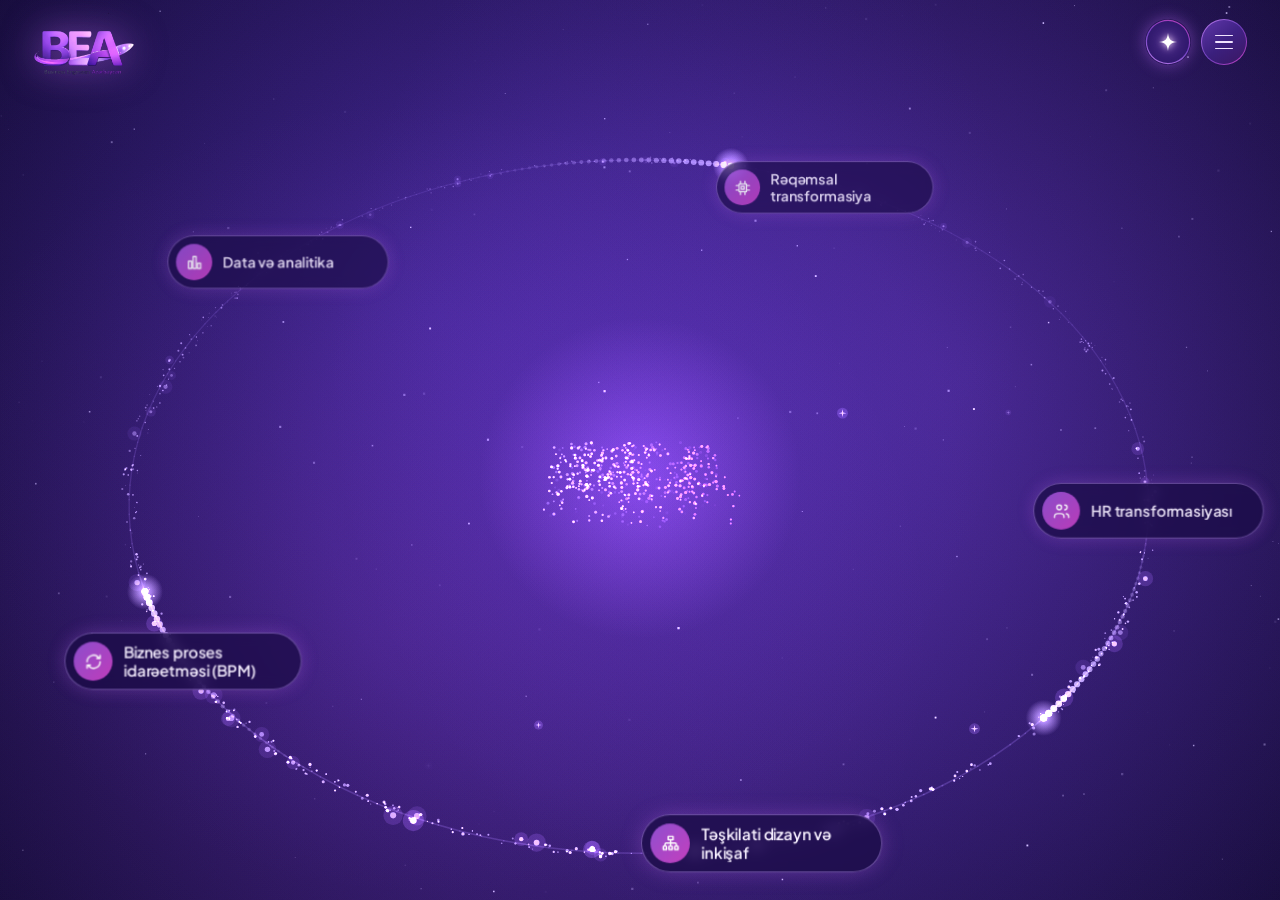
==== commit 81bc47fa: "Clients section: real company logos on light tiles - 21 of 23 client logos added under assets/client" ====
--- a/index.html
+++ b/index.html
@@ -10,7 +10,7 @@
 <link rel="preconnect" href="https://fonts.googleapis.com">
 <link rel="preconnect" href="https://fonts.gstatic.com" crossorigin>
 <link rel="stylesheet" href="https://fonts.googleapis.com/css2?family=Plus+Jakarta+Sans:wght@500;600;700&family=Inter:wght@400;500&display=swap">
-<link rel="stylesheet" href="styles.css?v=22cl">
+<link rel="stylesheet" href="styles.css?v=23logos">
 </head>
 <body>
 <a class="skip" href="#labels">Xidmətlərə keç</a>
@@ -82,7 +82,7 @@
 </main>
 
 <script src="data.js?v=17team"></script>
-<script src="app.js?v=22cl2"></script>
+<script src="app.js?v=23logos"></script>
 <script src="team.js?v=21webp"></script>
 </body>
 </html>
--- a/styles.css
+++ b/styles.css
@@ -588,3 +588,12 @@
 .marq .logo span{font:600 14px var(--fh);color:#CDBBF2;letter-spacing:.02em;text-align:center}
 @media (max-width:719px){.marq .logo{width:120px;height:58px;border-radius:14px}.marq .track{gap:10px}}
 @media (prefers-reduced-motion:reduce){.marq{-webkit-mask-image:none;mask-image:none}.marq .track{animation:none;flex-wrap:wrap;width:auto}.marq .logo[aria-hidden]{display:none}}
+/* ===== v23: real client logos sit on light tiles (they are drawn for white backgrounds) ===== */
+.marq .logo{background:rgba(255,255,255,.94);border-color:rgba(255,255,255,.5);flex-direction:column;gap:4px;padding:10px 16px;width:168px;height:78px}
+.marq .logo:hover{background:#fff;border-color:rgba(235,190,255,.9);box-shadow:0 0 22px rgba(190,120,255,.4)}
+.marq .logo img{width:100%;height:100%;min-height:0;filter:none;opacity:.92;transition:opacity .3s,transform .3s}
+.marq .logo:hover img{opacity:1;transform:scale(1.04)}
+.marq .logo.mark img{height:calc(100% - 15px)}
+.marq .logo small{font:500 10.5px var(--fb);color:#4A3A86;line-height:1.1;max-width:100%;overflow:hidden;text-overflow:ellipsis;white-space:nowrap}
+.marq .logo span{color:#2D1F6B;font-size:13px;line-height:1.25}
+@media (max-width:719px){.marq .logo{width:136px;height:66px;padding:8px 12px}}
